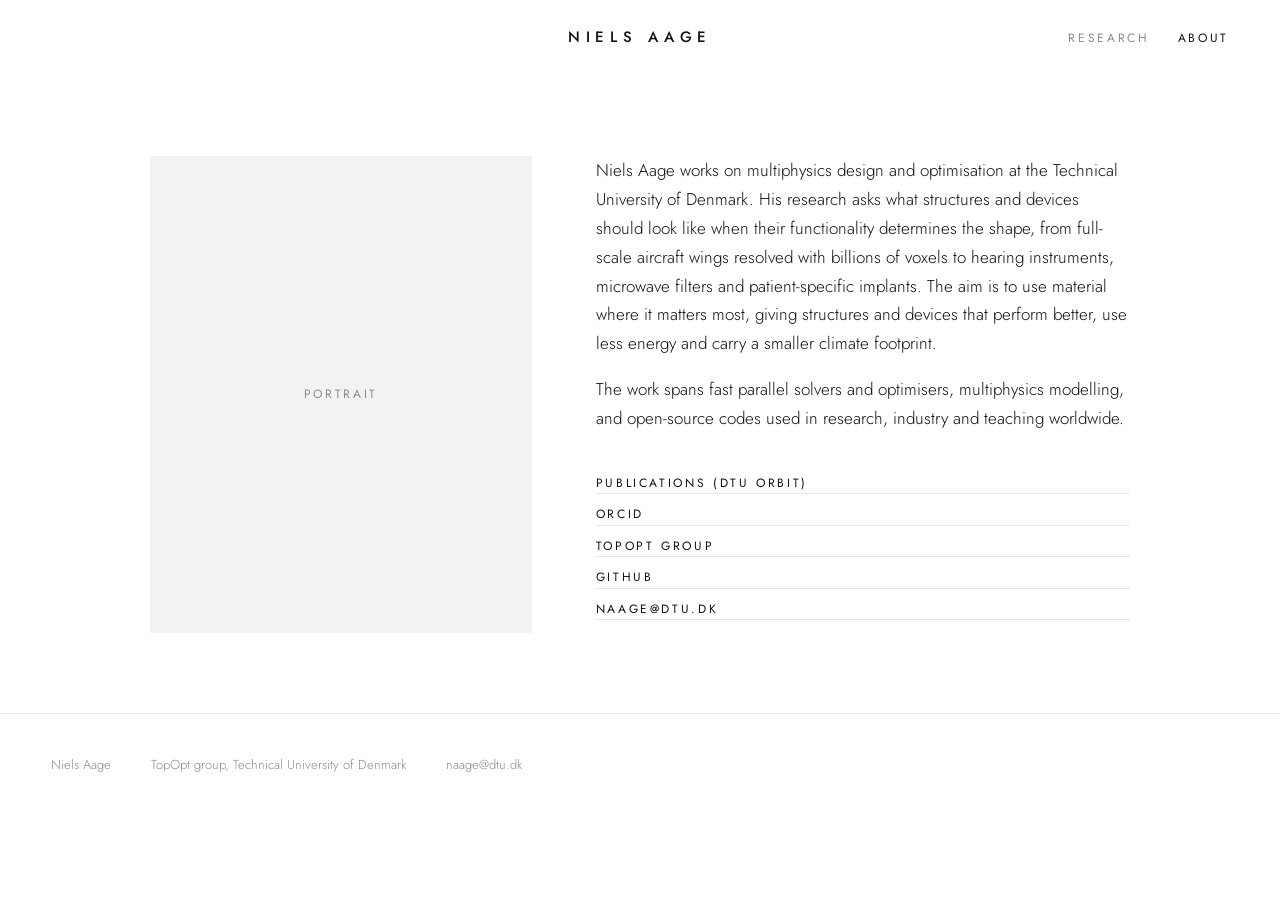
==== about.html @ b9b430af "Deploy Homepage@c3ce979" ====
<!doctype html>
<html lang="en">
<head>
<meta charset="utf-8">
<meta name="viewport" content="width=device-width, initial-scale=1">
<title>About | Niels Aage</title>
<meta name="description" content="Niels Aage: topology optimisation, giga-scale computational design and multiphysics, DTU.">
<link rel="preconnect" href="https://fonts.googleapis.com">
<link rel="preconnect" href="https://fonts.gstatic.com" crossorigin>
<link href="https://fonts.googleapis.com/css2?family=Jost:wght@200;300;400;500&display=swap" rel="stylesheet">
<link rel="stylesheet" href="css/style.css">
</head>
<body data-page="about">
<header class="site-header">
  <a class="logo" href="index.html">Niels Aage</a>
  <nav class="nav"><a href="research.html">Research</a><a href="about.html" aria-current="page">About</a></nav>
</header>
<main class="page">
  <div class="about">
    <div class="portrait fade caps">Portrait</div>
    <div class="prose fade">
      <p>Niels Aage works on multiphysics design and optimisation at the Technical University of Denmark.
      His research asks what structures and devices should look like when their functionality determines the shape,
      from full-scale aircraft wings resolved with billions of voxels to hearing instruments, microwave filters and
      patient-specific implants. The aim is to use material where it matters most, giving structures and devices that
      perform better, use less energy and carry a smaller climate footprint.</p>
      <p>The work spans fast parallel solvers and optimisers, multiphysics modelling, and open-source codes used in
      research, industry and teaching worldwide.</p>
      <div class="links caps">
        <a href="https://orbit.dtu.dk/en/persons/niels-aage/">Publications (DTU Orbit)</a>
        <a href="https://orcid.org/0000-0002-3042-0036">ORCID</a>
        <a href="https://www.topopt.mek.dtu.dk/">TopOpt group</a>
        <a href="https://github.com/topopt">GitHub</a>
        <a href="mailto:naage@dtu.dk">naage@dtu.dk</a>
      </div>
    </div>
  </div>
</main>
<footer class="site-footer">
  <span>Niels Aage</span>
  <span>TopOpt group, Technical University of Denmark</span>
  <a href="mailto:naage@dtu.dk">naage@dtu.dk</a>
</footer>
<script src="js/projects.js"></script>
<script src="js/site.js"></script>
</body>
</html>
---- css/style.css ----
/* Minimal studio style after jorislaarman.com: white, black type, one sans, lots of air. */
:root {
  --ink: #111;
  --muted: #8a8a8a;
  --line: #e6e6e6;
  --bg: #fff;
  --header: 76px;
  --gutter: clamp(16px, 4vw, 56px);
  --font: "Jost", "Helvetica Neue", Arial, sans-serif;
}

* { box-sizing: border-box; margin: 0; padding: 0; }
html { -webkit-text-size-adjust: 100%; }
body { background: var(--bg); color: var(--ink); font: 300 17px/1.7 var(--font); }
a { color: inherit; text-decoration: none; }
img, video { display: block; width: 100%; height: auto; }

/* Header: logo centred, menu right */
.site-header {
  position: sticky; top: 0; z-index: 10; height: var(--header);
  display: grid; grid-template-columns: 1fr auto 1fr; align-items: center;
  padding: 0 var(--gutter); background: var(--bg);
}
.logo {
  grid-column: 2; font-weight: 500; font-size: 15px;
  letter-spacing: .38em; text-transform: uppercase; white-space: nowrap;
}
.nav { grid-column: 3; justify-self: end; display: flex; gap: 28px; }
.nav a, .caps {
  font-size: 12px; font-weight: 400; letter-spacing: .22em; text-transform: uppercase;
}
.nav a { color: var(--muted); transition: color .3s; }
.nav a:hover, .nav a[aria-current] { color: var(--ink); }

/* Home: full-screen crossfading slideshow */
.hero { position: relative; height: calc(100svh - var(--header)); overflow: hidden; background: var(--bg); }
.slide {
  position: absolute; inset: 0; opacity: 0; transition: opacity 1.4s ease;
  display: flex; align-items: center; justify-content: center;
}
.slide.active { opacity: 1; }
.slide img, .slide video { width: 100%; height: 100%; object-fit: cover; }
.slide.contain { padding: 4vh var(--gutter) 10vh; }
.slide.contain img, .slide.contain video, .slide.large img, .slide.large video { object-fit: contain; }
.slide.large { padding: 2vh var(--gutter) 8vh; }
/* Centre of the active slide links to its project; edges are left free for the arrows */
.slide { pointer-events: none; }
.slide-link { position: absolute; inset: 10% 18% 16%; }
.slide.active .slide-link { pointer-events: auto; }
.slide-caption {
  position: absolute; left: var(--gutter); bottom: 28px; color: var(--ink);
  background: rgba(255,255,255,.85); padding: 6px 12px;
}
.hero-controls { position: absolute; right: var(--gutter); bottom: 32px; display: flex; gap: 12px; }
.hero-controls button {
  width: 9px; height: 9px; border-radius: 50%; border: 1px solid var(--ink);
  background: transparent; cursor: pointer; padding: 0; transition: background .3s;
}
.hero-controls button.active { background: var(--ink); }
.arrow {
  position: absolute; top: 50%; transform: translateY(-50%); z-index: 2;
  background: none; border: 0; cursor: pointer; font: 200 44px/1 var(--font);
  color: var(--ink); opacity: 0; transition: opacity .4s; padding: 20px;
}
.hero:hover .arrow { opacity: .6; }
.arrow.prev { left: 0; } .arrow.next { right: 0; }

/* Research grid: masonry of tiles, title only */
.page { padding: 40px var(--gutter) 80px; }
.grid { column-count: 3; column-gap: 28px; }
.tile { display: block; break-inside: avoid; margin-bottom: 40px; }
.tile-media { position: relative; overflow: hidden; background: #f6f6f6; }
.tile-media img, .tile-media video { transition: transform 1.2s cubic-bezier(.2,.7,.2,1), opacity .6s; }
.tile-media video { position: absolute; inset: 0; height: 100%; object-fit: cover; opacity: 0; }
.tile.playing .tile-media video { opacity: 1; }
.tile:hover .tile-media img, .tile:hover .tile-media video { transform: scale(1.03); }
.tile-title { margin-top: 14px; }
.tile-area { color: var(--muted); font-size: 13px; margin-top: 2px; }

/* Project page */
.project-lead { max-width: 1400px; margin: 0 auto; }
/* Never taller than the screen: tall figures shrink to fit, centred */
.project-lead img, .project-lead video { width: auto; max-width: 100%; max-height: calc(100vh - var(--header) - 40px); margin: 0 auto; }
.gallery img, .gallery video { width: auto; max-width: 100%; max-height: 80vh; margin: 0 auto; }
.project-head { max-width: 720px; margin: 56px auto 0; }
.project-head h1 { font-weight: 400; font-size: clamp(26px, 3.4vw, 40px); letter-spacing: .04em; line-height: 1.2; }
.project-head .caps { color: var(--muted); display: block; margin-bottom: 14px; }
.project-text { margin-top: 28px; }
.project-text a, .prose a { border-bottom: 1px solid var(--line); transition: border-color .3s; }
.project-text a:hover, .prose a:hover { border-color: var(--ink); }
/* Row of app icons under a project text, linking to the download page */
.project-text a.app-icons { display: flex; gap: 14px; margin-top: 24px; border: 0; }
.app-icons img { width: 52px; height: 52px; border-radius: 12px; object-fit: cover; }
.todo { color: var(--muted); font-style: italic; }
.gallery { max-width: 1100px; margin: 72px auto 0; display: grid; gap: 28px; grid-template-columns: repeat(auto-fit, minmax(300px, 1fr)); align-items: center; }
.gallery .wide { grid-column: 1 / -1; }
.gallery[style*="--cols"] { grid-template-columns: repeat(var(--cols), 1fr); }
.pager { max-width: 1100px; margin: 96px auto 0; display: flex; justify-content: space-between; border-top: 1px solid var(--line); padding-top: 24px; }
.pager a { color: var(--muted); transition: color .3s; }
.pager a:hover { color: var(--ink); }

/* About */
.about { max-width: 980px; margin: 40px auto 0; display: grid; grid-template-columns: 1fr 1.4fr; gap: 64px; align-items: start; }
.portrait { aspect-ratio: 4/5; background: #f2f2f2; display: grid; place-items: center; color: var(--muted); }
.prose p + p { margin-top: 1em; }
.links { margin-top: 40px; display: grid; gap: 10px; }

/* Footer */
.site-footer { padding: 40px var(--gutter); border-top: 1px solid var(--line); display: flex; flex-wrap: wrap; gap: 8px 40px; color: var(--muted); font-size: 13px; }

/* Entrance: fade content in gently */
.fade { opacity: 0; transform: translateY(14px); transition: opacity 1s ease, transform 1s ease; }
.fade.in { opacity: 1; transform: none; }
@media (prefers-reduced-motion: reduce) {
  .fade { opacity: 1; transform: none; transition: none; }
  .slide { transition: none; }
}

@media (max-width: 900px) { .grid { column-count: 2; } .about { grid-template-columns: 1fr; gap: 40px; } }
@media (max-width: 560px) {
  .gallery[style*="--cols"] { grid-template-columns: 1fr; }
  :root { --header: 64px; }
  .grid { column-count: 1; }
  .site-header { grid-template-columns: 1fr auto; }
  .logo { grid-column: 1; font-size: 13px; letter-spacing: .28em; }
  .nav { grid-column: 2; gap: 18px; }
  .arrow { display: none; }
}
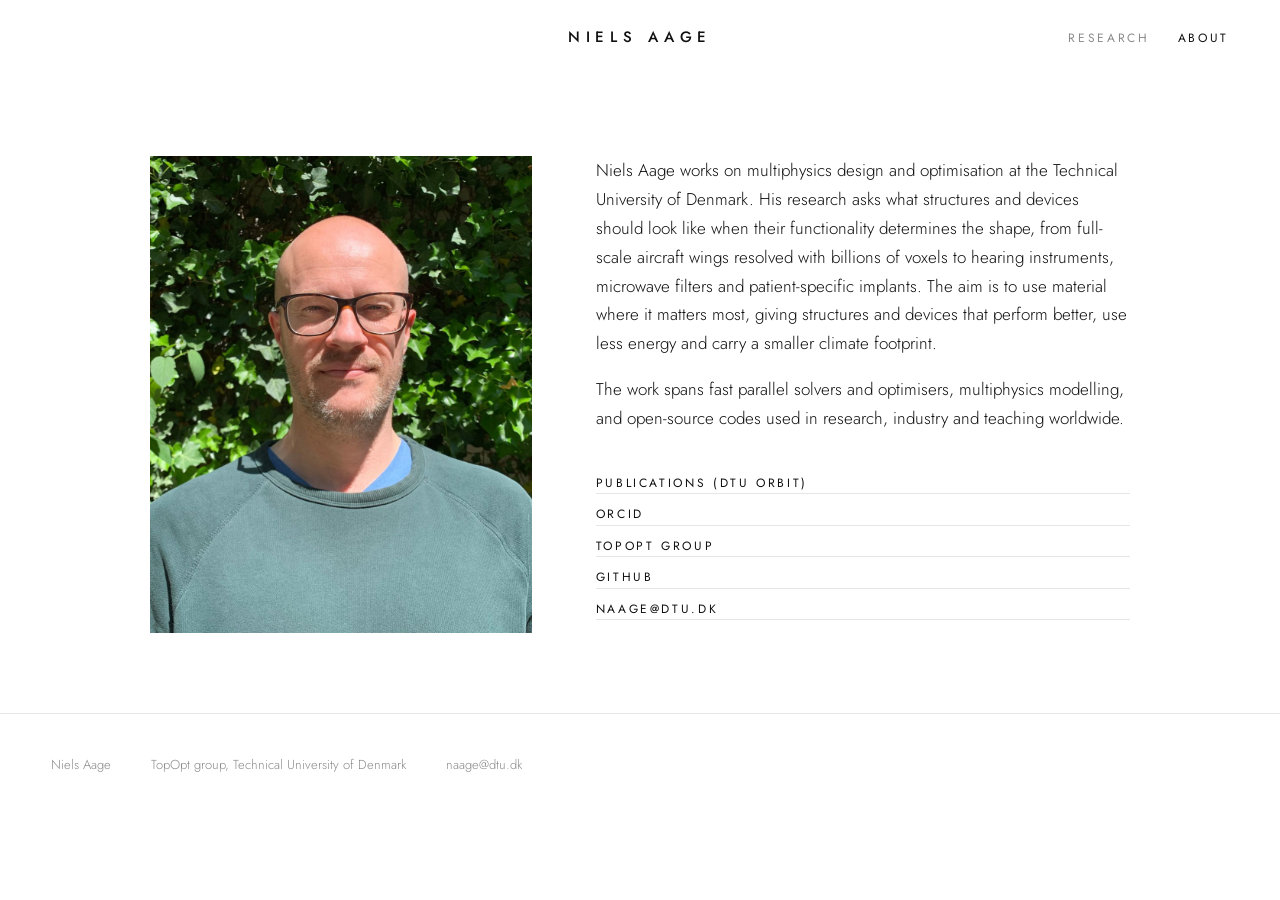
==== commit 4097564d: "Deploy Homepage@434bf9f" ====
--- a/about.html
+++ b/about.html
@@ -17,7 +17,7 @@
 </header>
 <main class="page">
   <div class="about">
-    <div class="portrait fade caps">Portrait</div>
+    <img class="portrait fade" src="media/portrait-niels-aage.jpg" alt="Niels Aage">
     <div class="prose fade">
       <p>Niels Aage works on multiphysics design and optimisation at the Technical University of Denmark.
       His research asks what structures and devices should look like when their functionality determines the shape,
--- a/css/style.css
+++ b/css/style.css
@@ -33,7 +33,7 @@
 .nav a:hover, .nav a[aria-current] { color: var(--ink); }
 
 /* Home: full-screen crossfading slideshow */
-.hero { position: relative; height: calc(100svh - var(--header)); overflow: hidden; background: var(--bg); }
+.hero { position: relative; height: calc(100svh - var(--header)); overflow: hidden; background: var(--bg); touch-action: pan-y; }
 .slide {
   position: absolute; inset: 0; opacity: 0; transition: opacity 1.4s ease;
   display: flex; align-items: center; justify-content: center;
@@ -101,7 +101,7 @@
 
 /* About */
 .about { max-width: 980px; margin: 40px auto 0; display: grid; grid-template-columns: 1fr 1.4fr; gap: 64px; align-items: start; }
-.portrait { aspect-ratio: 4/5; background: #f2f2f2; display: grid; place-items: center; color: var(--muted); }
+.portrait { aspect-ratio: 4/5; width: 100%; object-fit: cover; background: #f2f2f2; }
 .prose p + p { margin-top: 1em; }
 .links { margin-top: 40px; display: grid; gap: 10px; }
 
@@ -126,3 +126,5 @@
   .nav { grid-column: 2; gap: 18px; }
   .arrow { display: none; }
 }
+/* iOS Low Power Mode: hide Safari's big play button; the first touch starts the videos (site.js) */
+video::-webkit-media-controls-start-playback-button { display: none !important; }
